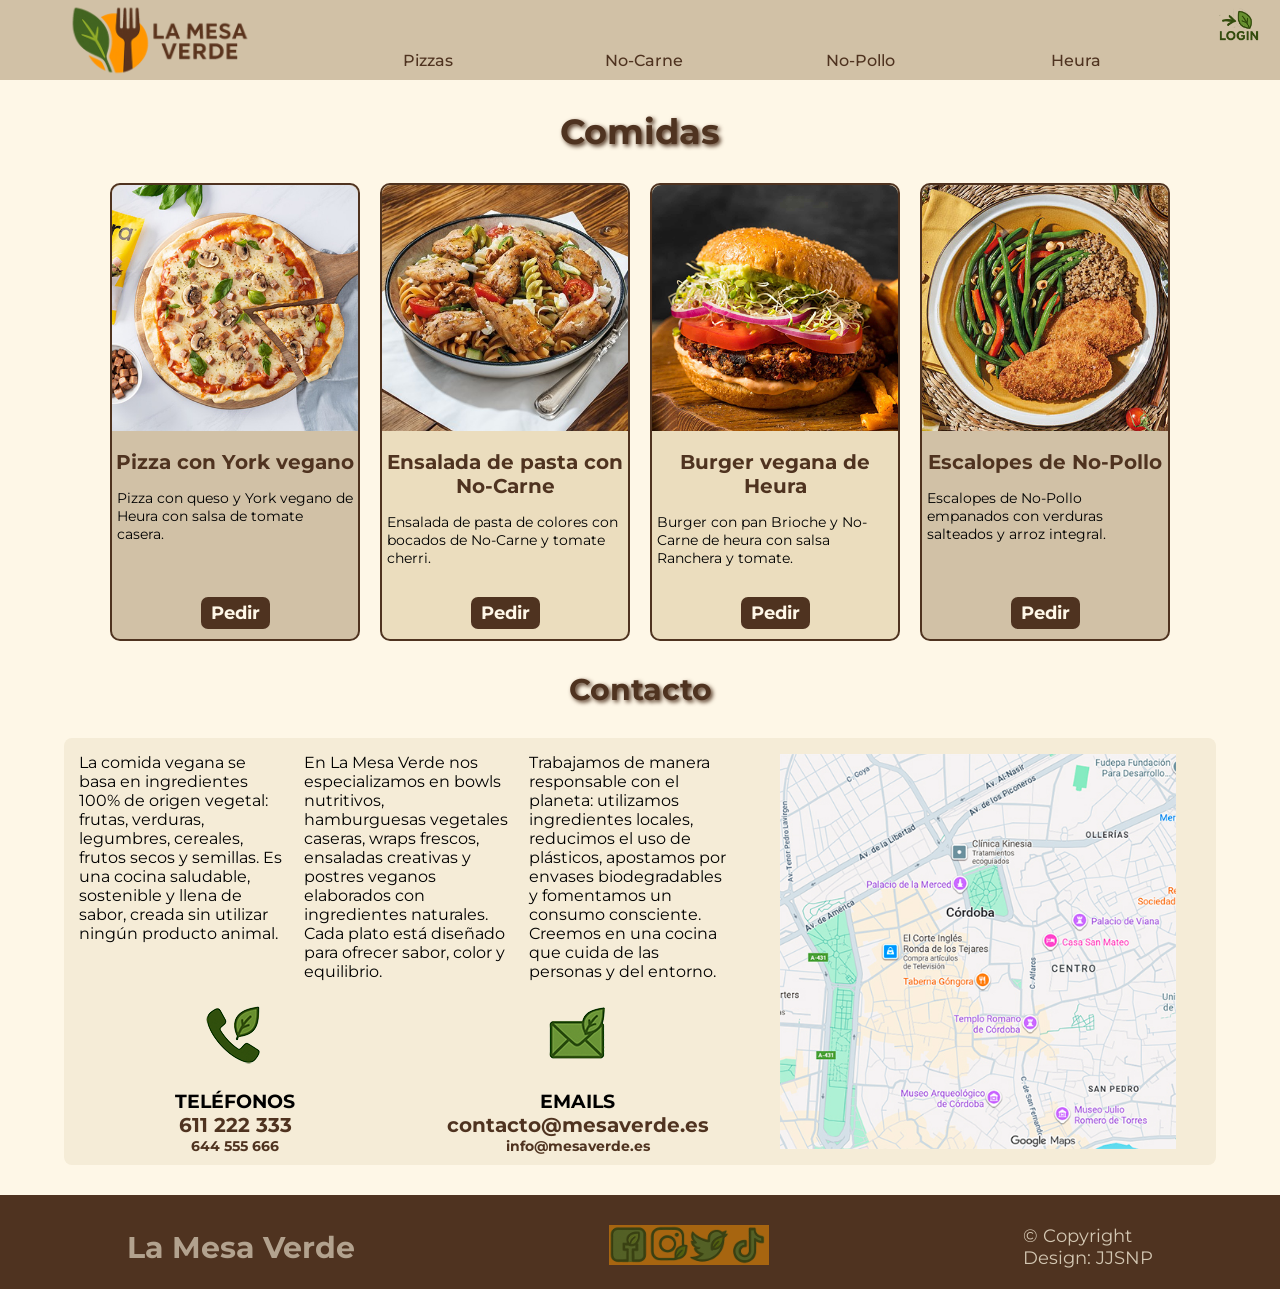
==== web_1/index.html @ c389896a "En desarrollo" ====
<!DOCTYPE html>
<html lang="es">
    <head>
        <title>La Mesa Verde</title>
        <meta charset="UTF-8">
        <meta name="viewport" content="width=device-width, initial-scale=1.0"> <!-- Esto se pone para poder escalarlo a versión móvil -->
        <link rel="stylesheet" href="estilos.css"> <!-- Para indicar donde está el archivo de estilos del CSS -->
        <link rel="icon" type="image/png" href="img/icono.png">
        <!-- Descarga de fuente de letra Montserrat en internet -->
        <link rel="preconnect" href="https://fonts.googleapis.com">
        <link rel="preconnect" href="https://fonts.gstatic.com" crossorigin>
        <link href="https://fonts.googleapis.com/css2?family=Montserrat:ital,wght@0,100..900;1,100..900&display=swap" rel="stylesheet">
    </head>

    <body>
        <header class="cabecera">
            <div class="cajalogo"><img class="logo" src="img/logo.png" alt="Logotipo de La Mesa Verde, donde aparece una hoja y un tenedor"></div>
            <div class="cajalogin"><img class="login" src="img/login.png" alt="Lugar donde se encuentra el login, aparece una flecha y una hoja"></div>
            <nav class="cajanavegacion">
                <ul class="listanav">
                    <li class="itemsnav"><a class="enlacenav" href="#"> Pizzas </a></li>
                    <li class="itemsnav"><a class="enlacenav" href="#"> No-Carne </a></li>
                    <li class="itemsnav"><a class="enlacenav" href="#"> No-Pollo </a></li>
                    <li class="itemsnav"><a class="enlacenav" href="#"> Heura </a></li>
                </ul>
            </nav>
        </header>
        <header class="menuhamburgesa"> <!-- Este apartado solo se verá en la versión para menos de 640px -->
            <img class="iconohamburgesa" src="img/menuhamburgesa.png" alt="Icono de Menú estilo hamburgesa">
            <img class="iconohamburgesa" src="img/logo.png" alt="Logotipo de La Mesa Verde, donde aparece una hoja y un tenedor">
        </header>

        <main>
            <section>
                <h1> Comidas </h1>
                <div class="cajatarjetascomidas">
                    <article class="tarjetascomidas">
                        <header class="cajacontenido">
                            <img class="platos" src="img/pizza.jpg" alt="Pizza con York vegano">
                            <h3>Pizza con York vegano</h3>
                            <p>Pizza con queso y York vegano de Heura con salsa de tomate casera.</P>
                        </header>
                        <footer class="cajaboton"><a class="boton" href="#"> Pedir </a></footer>
                    </article>
                    <article class="tarjetascomidas">
                        <header class="cajacontenido">
                            <img class="platos" src="img/pasta.jpg" alt="Ensalada de pasta con No-Carne">
                            <h3>Ensalada de pasta con No-Carne</h3>
                            <p>Ensalada de pasta de colores con bocados de No-Carne y tomate cherri.</P>
                        </header>
                            <footer class="cajaboton"><a class="boton" href="#"> Pedir </a></footer>
                    </article>
                    <article class="tarjetascomidas">
                        <header class="cajacontenido">
                            <img class="platos" src="img/burger.jpg"  alt="Burger vegana de Heura">
                            <h3>Burger vegana de Heura</h3>
                            <p>Burger con pan Brioche y No-Carne de heura con salsa Ranchera y tomate.</P>
                        </header>
                        <footer class="cajaboton"><a class="boton" href="#"> Pedir </a></footer>
                    </article>
                    <article class="tarjetascomidas">
                        <header class="cajacontenido">
                            <img class="platos" src="img/nopollo.jpg" alt="scalopes de No-Pollo">
                            <h3>Escalopes de No-Pollo</h3>
                            <p>Escalopes de No-Pollo empanados con verduras salteados y arroz integral.</P>
                        </header>
                        <footer class="cajaboton"><a class="boton" href="#"> Pedir </a></footer>
                    </article>
                </div>
            </section>

            <section>
                <h2> Contacto </h2>
                <article class="cajacontacto">
                    <div class="cajamapa">
                        <img class="mapa" src="img/mapa.jpg" alt="Mapa de la dirección del restaurante">
                    </div>
                    <header class="cajatexto">
                        <div class="contactotexto"><p>La comida vegana se basa en ingredientes 100% de origen vegetal: frutas, verduras, legumbres, cereales, frutos secos y semillas. Es una cocina saludable, sostenible y llena de sabor, creada sin utilizar ningún producto animal.</p></div>
                        <div class="contactotexto"><p>En La Mesa Verde nos especializamos en bowls nutritivos, hamburguesas vegetales caseras, wraps frescos, ensaladas creativas y postres veganos elaborados con ingredientes naturales. Cada plato está diseñado para ofrecer sabor, color y equilibrio.</p></div>
                        <div class="contactotexto"><p>Trabajamos de manera responsable con el planeta: utilizamos ingredientes locales, reducimos el uso de plásticos, apostamos por envases biodegradables y fomentamos un consumo consciente. Creemos en una cocina que cuida de las personas y del entorno.</p></div>
                    </header>
                    <footer class="cajainformacion">
                        <div class="cajatelefono">
                            <div class="contactotelefono">
                                <img class="logotelefono" src="img/logotelefono.png" alt="Logotipo de telefono">
                            </div>
                            <div class="contactotelefono">
                                <h3>TELÉFONOS</h3>
                                <h4 id="telefonoimportante">611 222 333</h4><h4>644 555 666</h4>
                            </div>
                        </div>
                        <div class="cajaemail">
                            <div class="contactoemail">
                                <img class="logoemail" src="img/logoemail.png" alt="Logotipo de email">
                            </div>
                            <div class="contactoemail">
                                <h3>EMAILS</h3>
                                <h4 id="emailimportante">contacto@mesaverde.es</h4><h4>info@mesaverde.es</h4>
                            </div>
                        </div>
                    </footer>
                </article>
            </section>
        </main>

        <footer class="piePagina">
            <h3 class="titulopie">La Mesa Verde</h3>
            <div class="redes">
                <a href="https://www.facebook.com/" target="_blank"><img class="logoredes" src="img/facebook.png" alt="Logotipo de Facebook"></a>
                <a href="https://www.instagram.com/?hl=es" target="_blank"><img class="logoredes" src="img/instagram.png" alt="Logotipo de Instagram"></a>
                <a href="https://x.com/?lang=es" target="_blank"><img class="logoredes" src="img/twitter.png" alt="Logotipo de Twitter"></a>
                <a href="https://www.tiktok.com/" target="_blank"><img class="logoredes" src="img/tiktok.png" alt="Logotipo de TikTok"></a>
            </div>
            <P class="copy">&#169; Copyright <br> Design: JJSNP</P> <!-- el código "&#169;" se usa para poner el logo de copyright -->
        </footer>
    </body>
</html>
---- web_1/estilos.css ----
* { /* El reseteo que se hace para que al añadir un borde no aumente de tamaño ni tenga margen */
    box-sizing: border-box;
    margin: 0px;
} 

body {
    background-color: #fef7e7;
    font-family: "Montserrat", "Open Sans Regular", Arial; /* Montserrat es la fuente descargada de internet y Open Sans es la de forma local*/
}

/* --CABECERA-- */

.cabecera { /* vamos a crear una caja donde introducir todos los componentes de la cabecera */
    margin: 0px;
    background-color: #d1c1a6;
    display: grid; /* Es el display usado para hacer cajas bidimensionales */ 
    grid-template-columns: 1fr 3fr; /* Aquí se está indicando que queremos dos columnas de proporción 1/4 y otra de 3/4 */
    grid-template-rows: 40px 40px; /*Aquí se está indicando que queremos dos filas de 40px cada una */
    align-content: center;
}

.cajalogo { 
    grid-row: 1/3; /* Aquí se está indicando que queremos que la caja logo acupe la columa 1 del grid */
    justify-self: center;
    align-self: center;
    background-color: #d1c1a6;
    display: flex; /* es el display usado para hacer cajas unidimensionales */ 
    justify-content: center;
}

.logo {
    width: 190px;
}

.cajalogin {
    justify-self: end;
    align-self: center;
    background-color: #d1c1a6;
    display: flex;
    justify-content: end;
}

.login {
    width: 25%;
    margin-top: 10px;
    margin-right: 20px;
    
}

.login:hover { /* Aquí se está indicando que hacer cuado se pase el ratón por encima */
    opacity: .4;
}

.cajanavegacion {
    justify-self: center;
    align-self: center;
    background-color: #d1c1a6;
    width: 100%;
    display: flex;
}

.listanav {
    width: 90%;
    display: flex;
    flex-direction: row; /* Aquí se está indicando que queremos que la dirección de los componentes sea de la dirección de escritura */
    justify-content: center;
    align-items: center;
    list-style-type: none;
    padding: 0;
}

.itemsnav {
    width: 100%;
    text-align: center;
}

 .enlacenav {
    text-decoration: none;
    color: #4f3320;
    font-size: 16px;
    font-weight: 500;
}

.enlacenav:hover {
    color: #4f3320;
    font-weight: bold;
}

.menuhamburgesa { /* esto se usa para no mostrar la caja menuhamburgesa por pantalla */
    display: none;
}

/* -- CONTENIDO DE LA PÁGINA--  */

/* --COMIDAS-- */

h1 { 
    font-size: 35px;
    color: #4f3320;
    text-shadow: 2px 2px 4px #4f3320; /* Aquí se está indicando que queremos ponerle una sombra al título comidas */
    text-align: center;
    margin: 30px 0;
}

.cajatarjetascomidas { /*Haremos una caja donde contendrá todas las tarjetas */
    width: 100%;
    display: flex;
    flex-direction: row;
    justify-content: center;
    gap: 20px;
    padding-left: 15px;
    padding-right: 15px;
}

.tarjetascomidas { /* cada tarjeta irá en una caja donde podremos todos los elementos de la tarjeta*/
    width: 100%;
    max-width: 250px;
    display: flex;
    flex-direction: column;
    align-items: center;
    border-radius: 10px;
    border: 2px solid #4f3320;
}

.tarjetascomidas:first-child, .tarjetascomidas:last-child { /* Aquí se está indicando que queremos darle estilo al primer y último hijo de tarjetascomidas */
    background-color: #d1c1a6;
}

.tarjetascomidas:nth-child(2), .tarjetascomidas:nth-child(3) {  /* Aquí se está indicando que queremos darle estilo al segundo y tercer hijo de tarjetascomidas */
    background-color: #ebddbe; 
}

.cajacontenido { /* añadiremos estilo al contenido de la tarjeta */
    width: 100%;
    align-self: center;
    justify-content: center; 
    flex: 1 1 auto; /* Aquí se está indicando que queremos que se agrande y se achique de forma proporcional */
}

.platos {
    width: 100%;
    border-top-left-radius: 9px;
    border-top-right-radius: 9px; 
}

.cajacontenido h3 { /* Aquí se está indicando que queremos darle estilo al h3 que esté dentro de cajacontenido */
    font-size: 20px;
    color: #4f3320;
    text-align: center;
    margin: 15px 0;
}

.cajacontenido p {
    font-size: 14px;
    margin: 10px 5px;
}

.cajaboton {
    margin: 25px 0 15px 0;
}

.boton {
    text-decoration: none;
    font-size: 18px;
    background-color: #4f3320;
    color: #fef7e7;
    font-weight: 700;
    padding: 5px 10px;
    border-radius: 7px;
}

.boton:hover {
    text-decoration: none;
    font-size: 18px;
    color: #4f3320;
    background-color: #fef7e7;
    font-weight: 700;
    padding: 5px 10px;
    border-radius: 10px;
    outline: 3px solid #4f3320;
}

/* -- CONTACTOS -- */

h2 {
    font-size: 30px;
    color: #4f3320;
    text-align: center;
    margin: 30px 0;
    text-shadow: 2px 2px 4px #4f3320;
}    

.cajacontacto {
    width: 90%;
    background-color: #f5ecd7;
    margin: auto;
    padding: 10px 10px 10px 0;
    display: grid;
    grid-template-columns: 3fr 2fr;
    grid-template-rows: auto auto;
    align-content: center;
    border-radius: 8px;
}

.cajamapa {
    grid-area: 1/2/3/3; /* Aquí se está indicando que queremos que el mapa acupe tanto la segunda "celda" de arriba como la segunda de abajo */
    justify-self: center;
    align-self: center;
    display: flex;
    justify-content: center;
}

.mapa {
    width: 99%;
    max-width: 400px;
}

.cajatexto {
    display: flex;
    flex-direction: row;
    justify-content: space-evenly;
}

.contactotexto {
    width: 30%;
    margin: 5px;
    align-self: baseline;
}

.cajainformacion {
    width: 100%;
    display: flex;
    flex-direction: row;
    justify-content: center;
}

.cajatelefono, .cajaemail { /* Aquí se está indicando que queremos darle estilo a dos caja (clasese) a la vez */
    width: 100%;
    display: flex;
    flex-direction: column;
    justify-content: center;
    align-content: center;
}

.contactotelefono, .contactoemail {
    margin: auto;
    text-align: center;
}

.logotelefono, .logoemail {
    width: 100%;
}

#telefonoimportante, #emailimportante { /* con "#" en lugar de llamar al componenete por la clase se está llamando por la id */
    font-size: 20px;
    font-weight: bold;
    color: #4f3320;
    text-align: center;
}

h4 {
    font-size: 14px;
    color: #4f3320;
    text-align: center;
}

/* -- PIE DE PÁGINA -- */

.piePagina {
    background-color: #4f3320; 
    display: flex;
    flex-direction: row;
    justify-content: space-around;
    align-items: center;
    margin-top: 30px;
    padding: 30px 0 20px 0;
}

.titulopie {
    color: #f5ecd7;
    font-size: 30px;
    opacity: .6; /* Aquí se está indicando que queremos que el elemento tenga una opacidad de un 60% */
}

.redes {
    display: flex;
    flex-direction: row;
    justify-content: center;
    align-items: center;
}

.logoredes {
    width: 40px;
    opacity: .5;
}

.copy {
    color: #f5ecd7;
    font-size: 18px;
    opacity: .8;  
}

.titulopie:hover, .logoredes:hover, .copy:hover {
    opacity: 1; /* Aquí se está indicando que no queremos que tenga la opacidad que se le ha dado anteriormente */
}
/* Versión para pantallas menores a 620Px de width */ 

@media screen and (max-width:620px) { /* Es necesario hacer un media queries para indicar cuando va a cambiar de estilo */
    .cabecera {
        display: none; /* esto se usa para no mostrar la caja cabecera por pantalla */
    }
    
    .menuhamburgesa {
        width: 100%;
        margin: 0px;
        background-color: #d1c1a6;
        display: flex;
        flex-direction: row;
        align-items: baseline;
    }
    
    .iconohamburgesa {
        align-self: center;
        width: 75%;
    }
    
    .tarjetascomidas:nth-child(odd) { /* "odd" se usa para indicar a las tarjetas pares */
        display: none;
    }
    
    .cajatarjetascomidas {
        flex-direction: column;
        align-items: center;
    }
    
    .cajamapa {
        display: none;
    }
    
    .cajacontacto {
        grid-template-columns: 1fr;
        grid-template-rows: auto auto;
    }
    
    .cajainformacion {
        flex-direction: column;
        align-items: center; 
    }
    
    .titulopie {
        display: none;
    }
    
    .copy {
        display: none;
    }
    
    .redes {
        display: grid;
        grid-template-columns: 1fr 1fr;
        grid-template-rows: 1fr 1fr;   
    }
    
    .logoredes {
        border-radius: 50%;
    }  
}
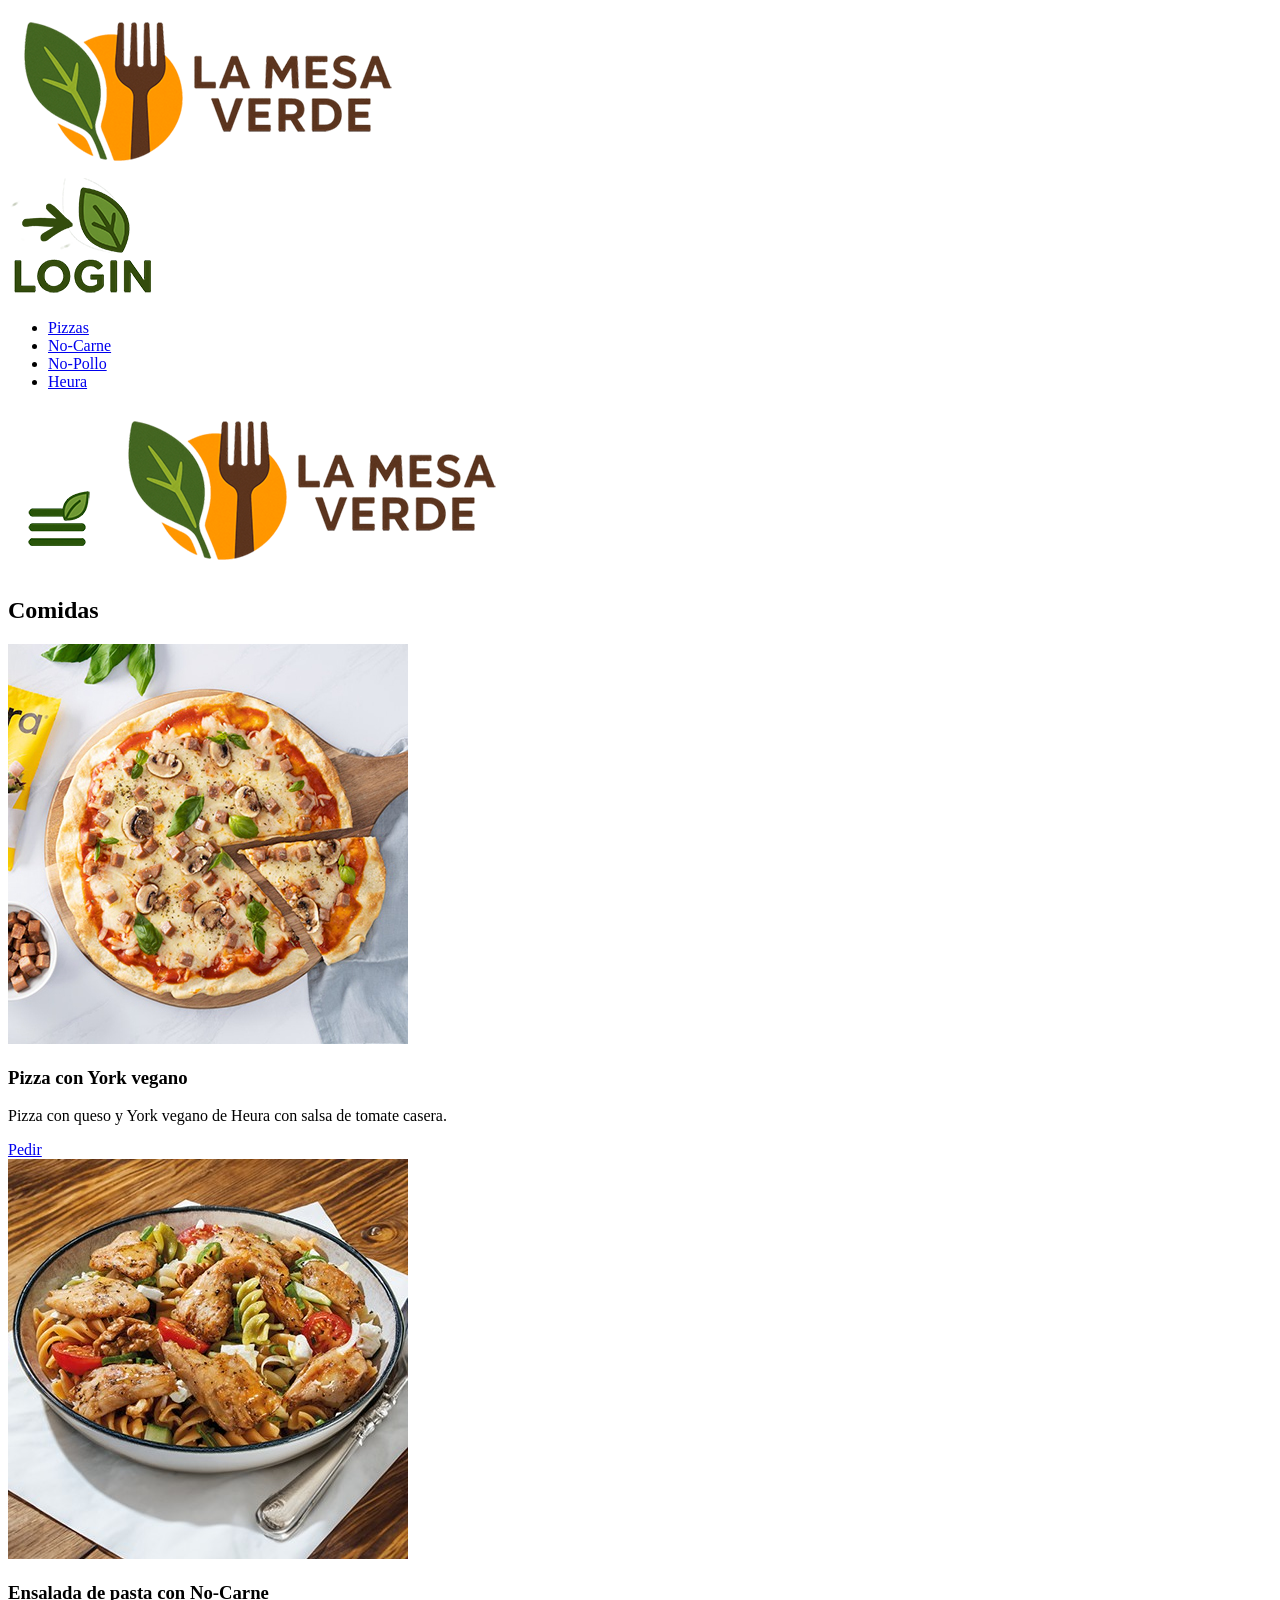
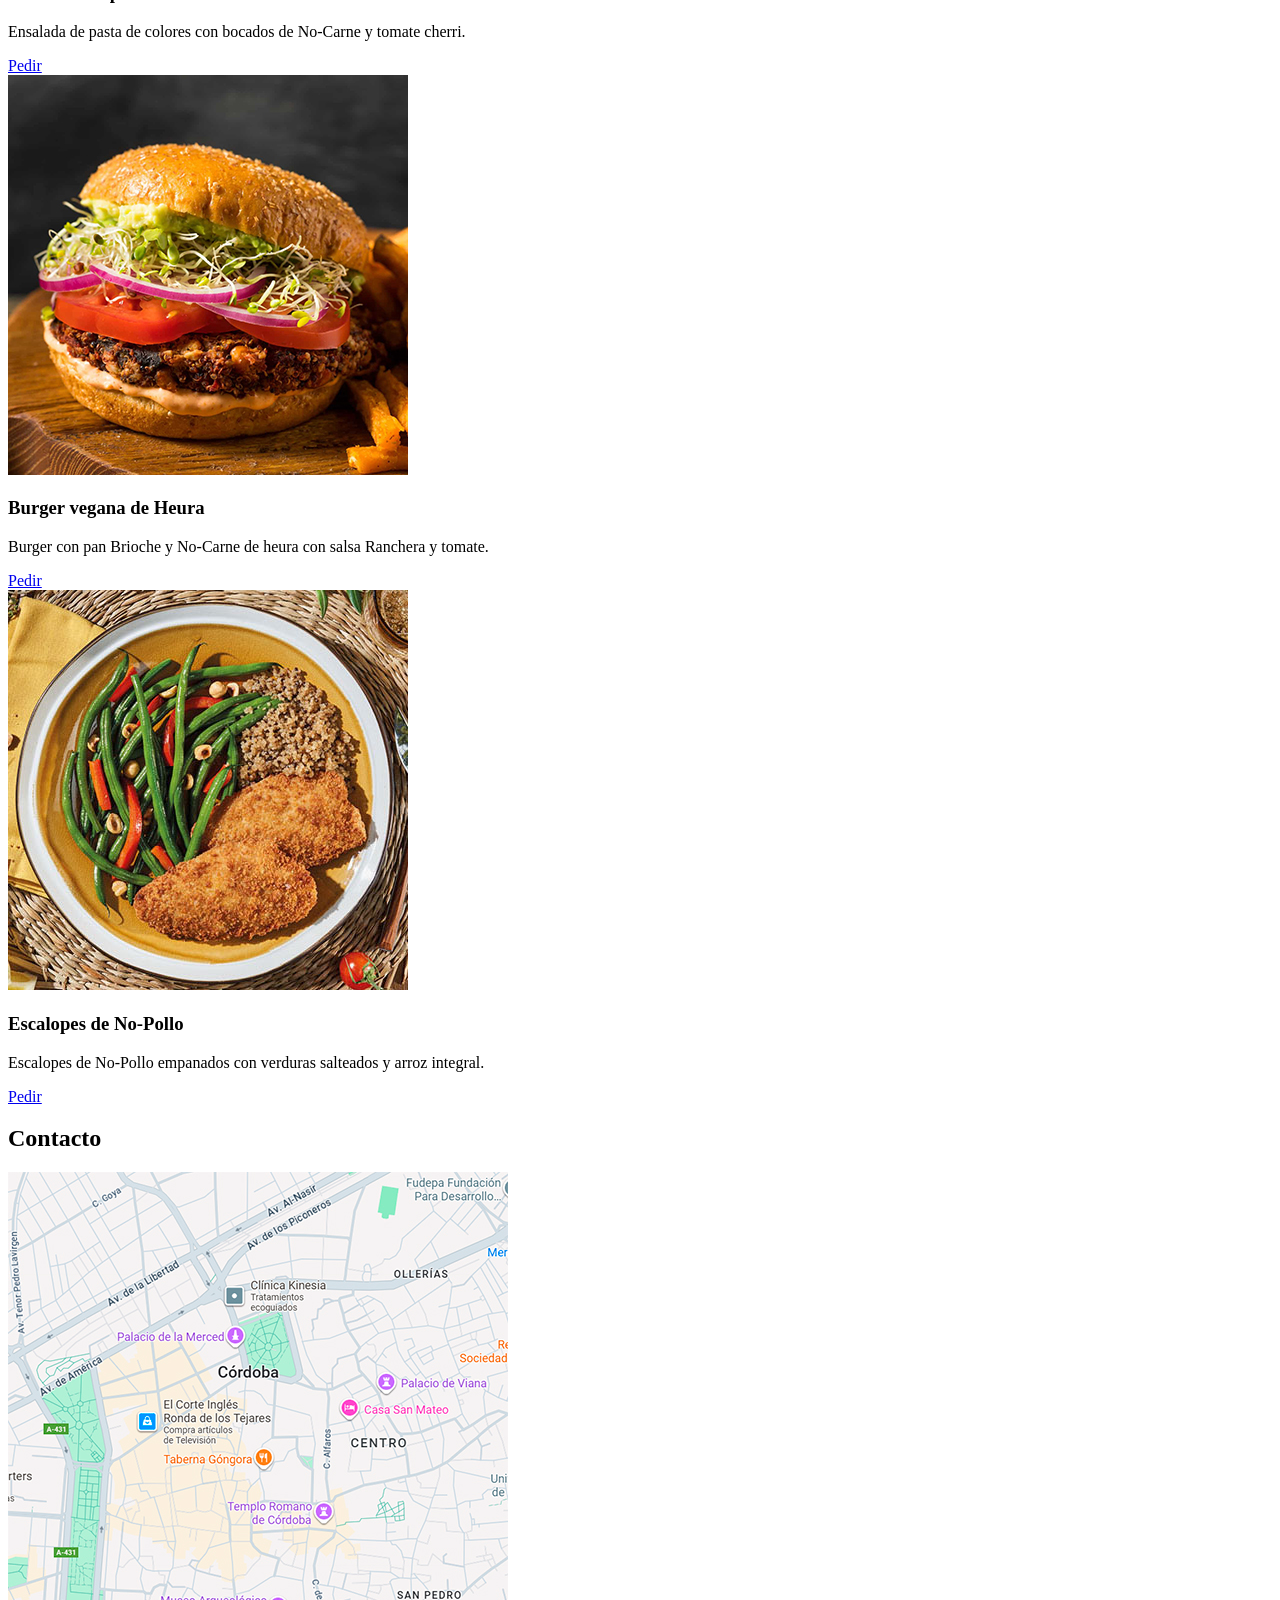
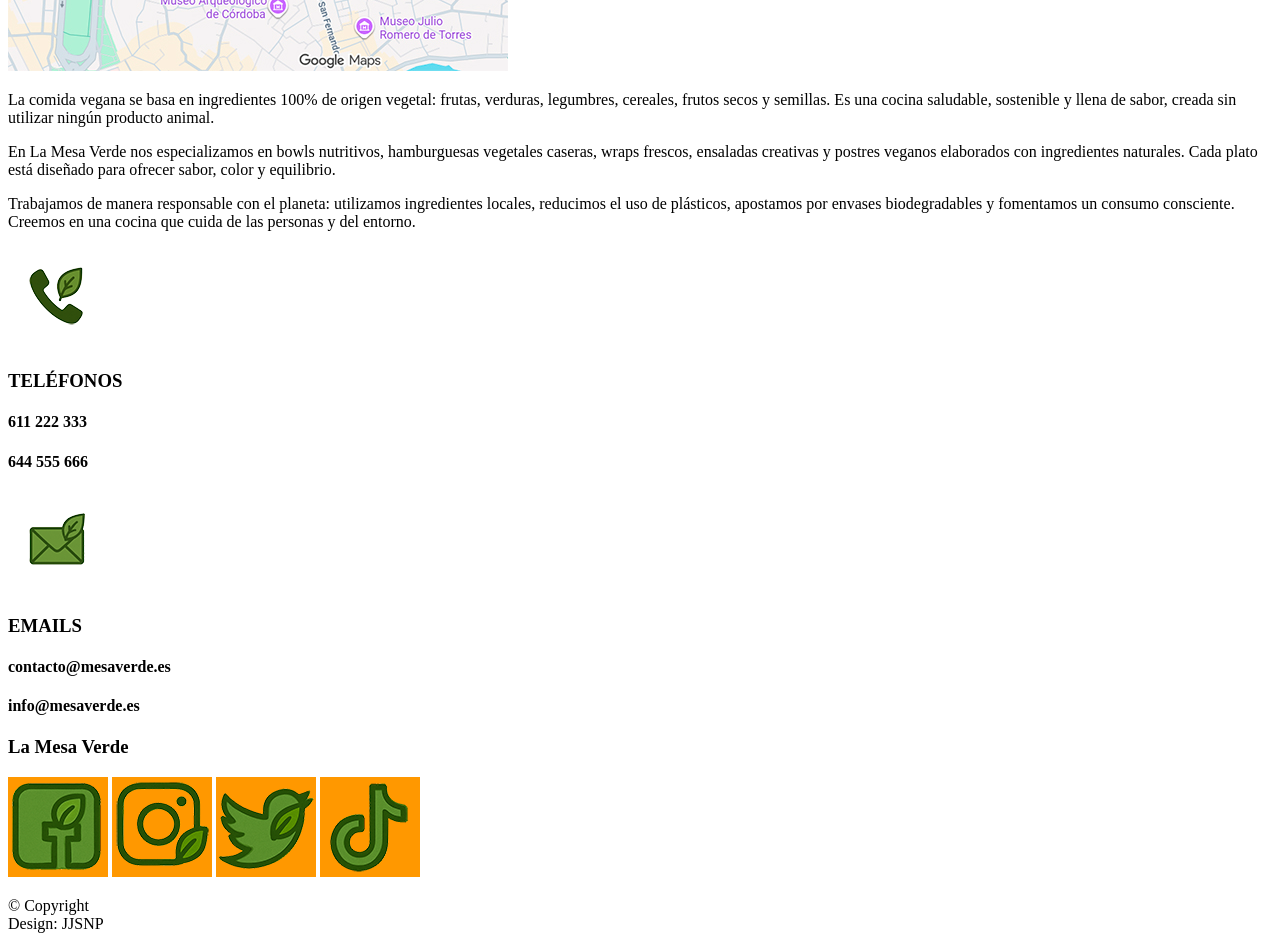
==== commit 1b12a22f: "v9" ====
--- a/web_1/index.html
+++ b/web_1/index.html
@@ -4,7 +4,7 @@
         <title>La Mesa Verde</title>
         <meta charset="UTF-8">
         <meta name="viewport" content="width=device-width, initial-scale=1.0"> <!-- Esto se pone para poder escalarlo a versión móvil -->
-        <link rel="stylesheet" href="estilos.css"> <!-- Para indicar donde está el archivo de estilos del CSS -->
+        <link rel="stylesheet" href="estiloos.css"> <!-- Para indicar donde está el archivo de estilos del CSS -->
         <link rel="icon" type="image/png" href="img/icono.png">
         <!-- Descarga de fuente de letra Montserrat en internet -->
         <link rel="preconnect" href="https://fonts.googleapis.com">
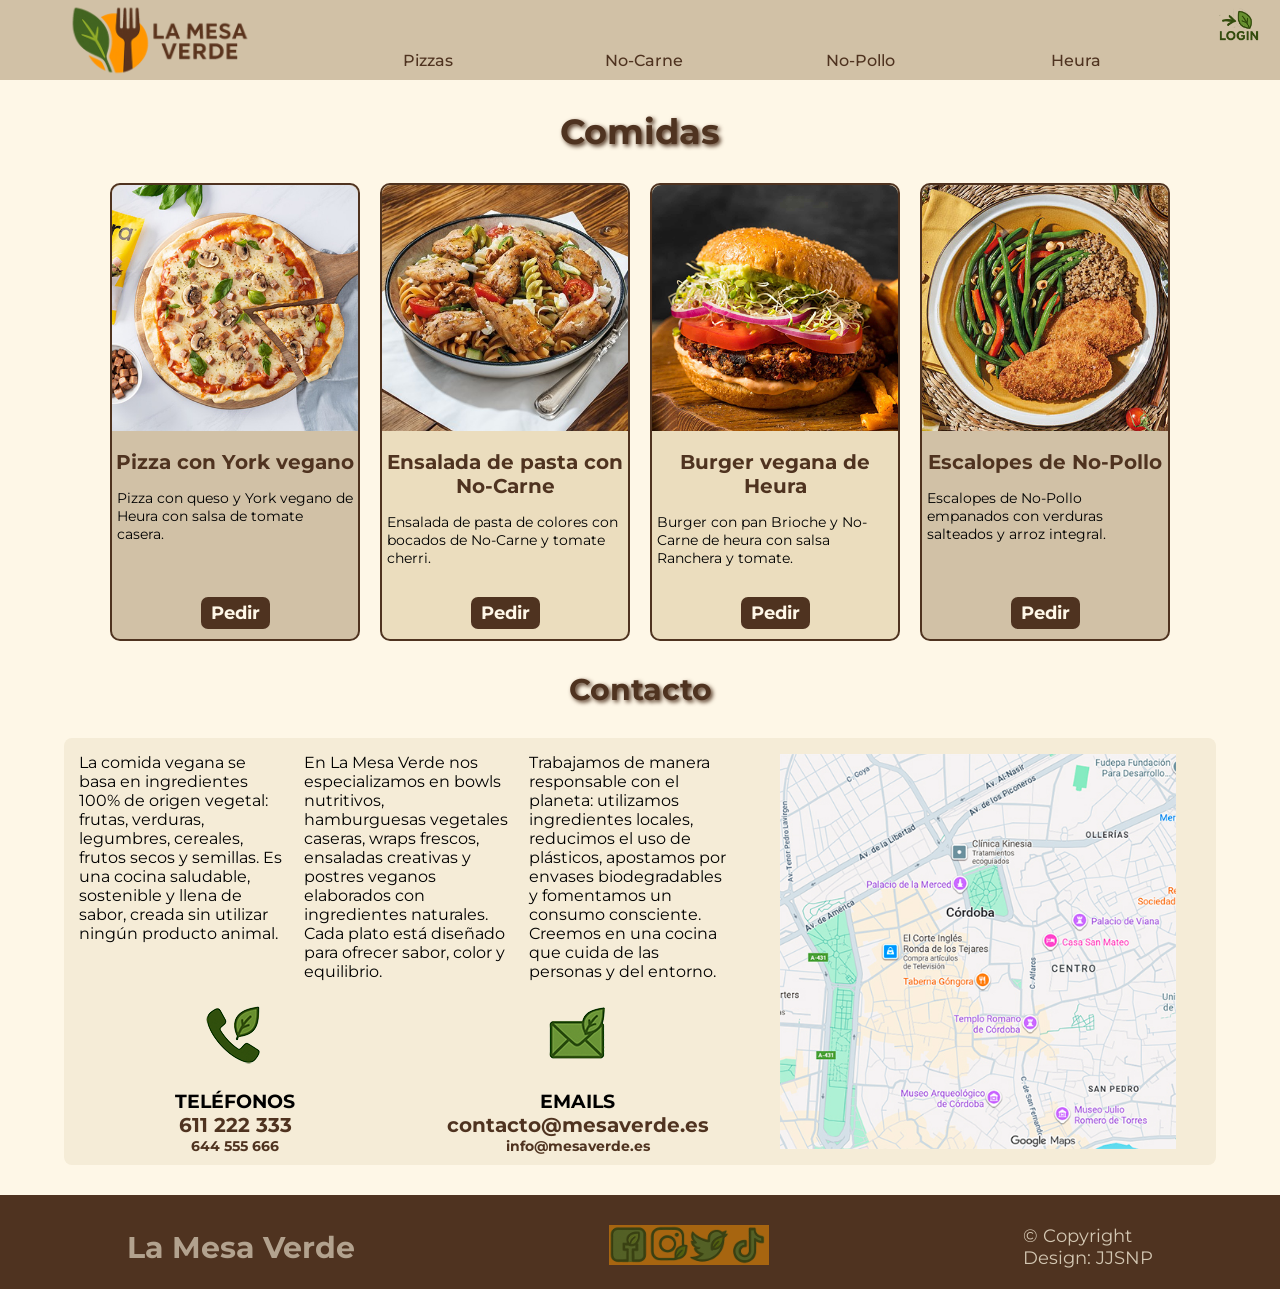
==== commit 05b8476c: "Fix stylesheet link from 'estiloos.css' to 'estilos.css'v10" ====
--- a/web_1/index.html
+++ b/web_1/index.html
@@ -4,7 +4,7 @@
         <title>La Mesa Verde</title>
         <meta charset="UTF-8">
         <meta name="viewport" content="width=device-width, initial-scale=1.0"> <!-- Esto se pone para poder escalarlo a versión móvil -->
-        <link rel="stylesheet" href="estiloos.css"> <!-- Para indicar donde está el archivo de estilos del CSS -->
+        <link rel="stylesheet" href="estilos.css"> <!-- Para indicar donde está el archivo de estilos del CSS -->
         <link rel="icon" type="image/png" href="img/icono.png">
         <!-- Descarga de fuente de letra Montserrat en internet -->
         <link rel="preconnect" href="https://fonts.googleapis.com">
--- a/web_1/estilos.css
+++ b/web_1/estilos.css
@@ -0,0 +1,367 @@
+* { /* El reseteo que se hace para que al añadir un borde no aumente de tamaño ni tenga margen */
+    box-sizing: border-box;
+    margin: 0px;
+} 
+
+body {
+    background-color: #fef7e7;
+    font-family: "Montserrat", "Open Sans Regular", Arial; /* Montserrat es la fuente descargada de internet y Open Sans es la de forma local*/
+}
+
+/* --CABECERA-- */
+
+.cabecera { /* vamos a crear una caja donde introducir todos los componentes de la cabecera */
+    margin: 0px;
+    background-color: #d1c1a6;
+    display: grid; /* Es el display usado para hacer cajas bidimensionales */ 
+    grid-template-columns: 1fr 3fr; /* Aquí se está indicando que queremos dos columnas de proporción 1/4 y otra de 3/4 */
+    grid-template-rows: 40px 40px; /*Aquí se está indicando que queremos dos filas de 40px cada una */
+    align-content: center;
+}
+
+.cajalogo { 
+    grid-row: 1/3; /* Aquí se está indicando que queremos que la caja logo acupe la columa 1 del grid */
+    justify-self: center;
+    align-self: center;
+    background-color: #d1c1a6;
+    display: flex; /* es el display usado para hacer cajas unidimensionales */ 
+    justify-content: center;
+}
+
+.logo {
+    width: 190px;
+}
+
+.cajalogin {
+    justify-self: end;
+    align-self: center;
+    background-color: #d1c1a6;
+    display: flex;
+    justify-content: end;
+}
+
+.login {
+    width: 25%;
+    margin-top: 10px;
+    margin-right: 20px;
+    
+}
+
+.login:hover { /* Aquí se está indicando que hacer cuado se pase el ratón por encima */
+    opacity: .4;
+}
+
+.cajanavegacion {
+    justify-self: center;
+    align-self: center;
+    background-color: #d1c1a6;
+    width: 100%;
+    display: flex;
+}
+
+.listanav {
+    width: 90%;
+    display: flex;
+    flex-direction: row; /* Aquí se está indicando que queremos que la dirección de los componentes sea de la dirección de escritura */
+    justify-content: center;
+    align-items: center;
+    list-style-type: none;
+    padding: 0;
+}
+
+.itemsnav {
+    width: 100%;
+    text-align: center;
+}
+
+ .enlacenav {
+    text-decoration: none;
+    color: #4f3320;
+    font-size: 16px;
+    font-weight: 500;
+}
+
+.enlacenav:hover {
+    color: #4f3320;
+    font-weight: bold;
+}
+
+.menuhamburgesa { /* esto se usa para no mostrar la caja menuhamburgesa por pantalla */
+    display: none;
+}
+
+/* -- CONTENIDO DE LA PÁGINA--  */
+
+/* --COMIDAS-- */
+
+h1 { 
+    font-size: 35px;
+    color: #4f3320;
+    text-shadow: 2px 2px 4px #4f3320; /* Aquí se está indicando que queremos ponerle una sombra al título comidas */
+    text-align: center;
+    margin: 30px 0;
+}
+
+.cajatarjetascomidas { /*Haremos una caja donde contendrá todas las tarjetas */
+    width: 100%;
+    display: flex;
+    flex-direction: row;
+    justify-content: center;
+    gap: 20px;
+    padding-left: 15px;
+    padding-right: 15px;
+}
+
+.tarjetascomidas { /* cada tarjeta irá en una caja donde podremos todos los elementos de la tarjeta*/
+    width: 100%;
+    max-width: 250px;
+    display: flex;
+    flex-direction: column;
+    align-items: center;
+    border-radius: 10px;
+    border: 2px solid #4f3320;
+}
+
+.tarjetascomidas:first-child, .tarjetascomidas:last-child { /* Aquí se está indicando que queremos darle estilo al primer y último hijo de tarjetascomidas */
+    background-color: #d1c1a6;
+}
+
+.tarjetascomidas:nth-child(2), .tarjetascomidas:nth-child(3) {  /* Aquí se está indicando que queremos darle estilo al segundo y tercer hijo de tarjetascomidas */
+    background-color: #ebddbe; 
+}
+
+.cajacontenido { /* añadiremos estilo al contenido de la tarjeta */
+    width: 100%;
+    align-self: center;
+    justify-content: center; 
+    flex: 1 1 auto; /* Aquí se está indicando que queremos que se agrande y se achique de forma proporcional */
+}
+
+.platos {
+    width: 100%;
+    border-top-left-radius: 9px;
+    border-top-right-radius: 9px; 
+}
+
+.cajacontenido h3 { /* Aquí se está indicando que queremos darle estilo al h3 que esté dentro de cajacontenido */
+    font-size: 20px;
+    color: #4f3320;
+    text-align: center;
+    margin: 15px 0;
+}
+
+.cajacontenido p {
+    font-size: 14px;
+    margin: 10px 5px;
+}
+
+.cajaboton {
+    margin: 25px 0 15px 0;
+}
+
+.boton {
+    text-decoration: none;
+    font-size: 18px;
+    background-color: #4f3320;
+    color: #fef7e7;
+    font-weight: 700;
+    padding: 5px 10px;
+    border-radius: 7px;
+}
+
+.boton:hover {
+    text-decoration: none;
+    font-size: 18px;
+    color: #4f3320;
+    background-color: #fef7e7;
+    font-weight: 700;
+    padding: 5px 10px;
+    border-radius: 10px;
+    outline: 3px solid #4f3320;
+}
+
+/* -- CONTACTOS -- */
+
+h2 {
+    font-size: 30px;
+    color: #4f3320;
+    text-align: center;
+    margin: 30px 0;
+    text-shadow: 2px 2px 4px #4f3320;
+}    
+
+.cajacontacto {
+    width: 90%;
+    background-color: #f5ecd7;
+    margin: auto;
+    padding: 10px 10px 10px 0;
+    display: grid;
+    grid-template-columns: 3fr 2fr;
+    grid-template-rows: auto auto;
+    align-content: center;
+    border-radius: 8px;
+}
+
+.cajamapa {
+    grid-area: 1/2/3/3; /* Aquí se está indicando que queremos que el mapa acupe tanto la segunda "celda" de arriba como la segunda de abajo */
+    justify-self: center;
+    align-self: center;
+    display: flex;
+    justify-content: center;
+}
+
+.mapa {
+    width: 99%;
+    max-width: 400px;
+}
+
+.cajatexto {
+    display: flex;
+    flex-direction: row;
+    justify-content: space-evenly;
+}
+
+.contactotexto {
+    width: 30%;
+    margin: 5px;
+    align-self: baseline;
+}
+
+.cajainformacion {
+    width: 100%;
+    display: flex;
+    flex-direction: row;
+    justify-content: center;
+}
+
+.cajatelefono, .cajaemail { /* Aquí se está indicando que queremos darle estilo a dos caja (clasese) a la vez */
+    width: 100%;
+    display: flex;
+    flex-direction: column;
+    justify-content: center;
+    align-content: center;
+}
+
+.contactotelefono, .contactoemail {
+    margin: auto;
+    text-align: center;
+}
+
+.logotelefono, .logoemail {
+    width: 100%;
+}
+
+#telefonoimportante, #emailimportante { /* con "#" en lugar de llamar al componenete por la clase se está llamando por la id */
+    font-size: 20px;
+    font-weight: bold;
+    color: #4f3320;
+    text-align: center;
+}
+
+h4 {
+    font-size: 14px;
+    color: #4f3320;
+    text-align: center;
+}
+
+/* -- PIE DE PÁGINA -- */
+
+.piePagina {
+    background-color: #4f3320; 
+    display: flex;
+    flex-direction: row;
+    justify-content: space-around;
+    align-items: center;
+    margin-top: 30px;
+    padding: 30px 0 20px 0;
+}
+
+.titulopie {
+    color: #f5ecd7;
+    font-size: 30px;
+    opacity: .6; /* Aquí se está indicando que queremos que el elemento tenga una opacidad de un 60% */
+}
+
+.redes {
+    display: flex;
+    flex-direction: row;
+    justify-content: center;
+    align-items: center;
+}
+
+.logoredes {
+    width: 40px;
+    opacity: .5;
+}
+
+.copy {
+    color: #f5ecd7;
+    font-size: 18px;
+    opacity: .8;  
+}
+
+.titulopie:hover, .logoredes:hover, .copy:hover {
+    opacity: 1; /* Aquí se está indicando que no queremos que tenga la opacidad que se le ha dado anteriormente */
+}
+/* Versión para pantallas menores a 620Px de width */ 
+
+@media screen and (max-width:620px) { /* Es necesario hacer un media queries para indicar cuando va a cambiar de estilo */
+    .cabecera {
+        display: none; /* esto se usa para no mostrar la caja cabecera por pantalla */
+    }
+    
+    .menuhamburgesa {
+        width: 100%;
+        margin: 0px;
+        background-color: #d1c1a6;
+        display: flex;
+        flex-direction: row;
+        align-items: baseline;
+    }
+    
+    .iconohamburgesa {
+        align-self: center;
+        width: 75%;
+    }
+    
+    .tarjetascomidas:nth-child(odd) { /* "odd" se usa para indicar a las tarjetas pares */
+        display: none;
+    }
+    
+    .cajatarjetascomidas {
+        flex-direction: column;
+        align-items: center;
+    }
+    
+    .cajamapa {
+        display: none;
+    }
+    
+    .cajacontacto {
+        grid-template-columns: 1fr;
+        grid-template-rows: auto auto;
+    }
+    
+    .cajainformacion {
+        flex-direction: column;
+        align-items: center; 
+    }
+    
+    .titulopie {
+        display: none;
+    }
+    
+    .copy {
+        display: none;
+    }
+    
+    .redes {
+        display: grid;
+        grid-template-columns: 1fr 1fr;
+        grid-template-rows: 1fr 1fr;   
+    }
+    
+    .logoredes {
+        border-radius: 50%;
+    }  
+}
